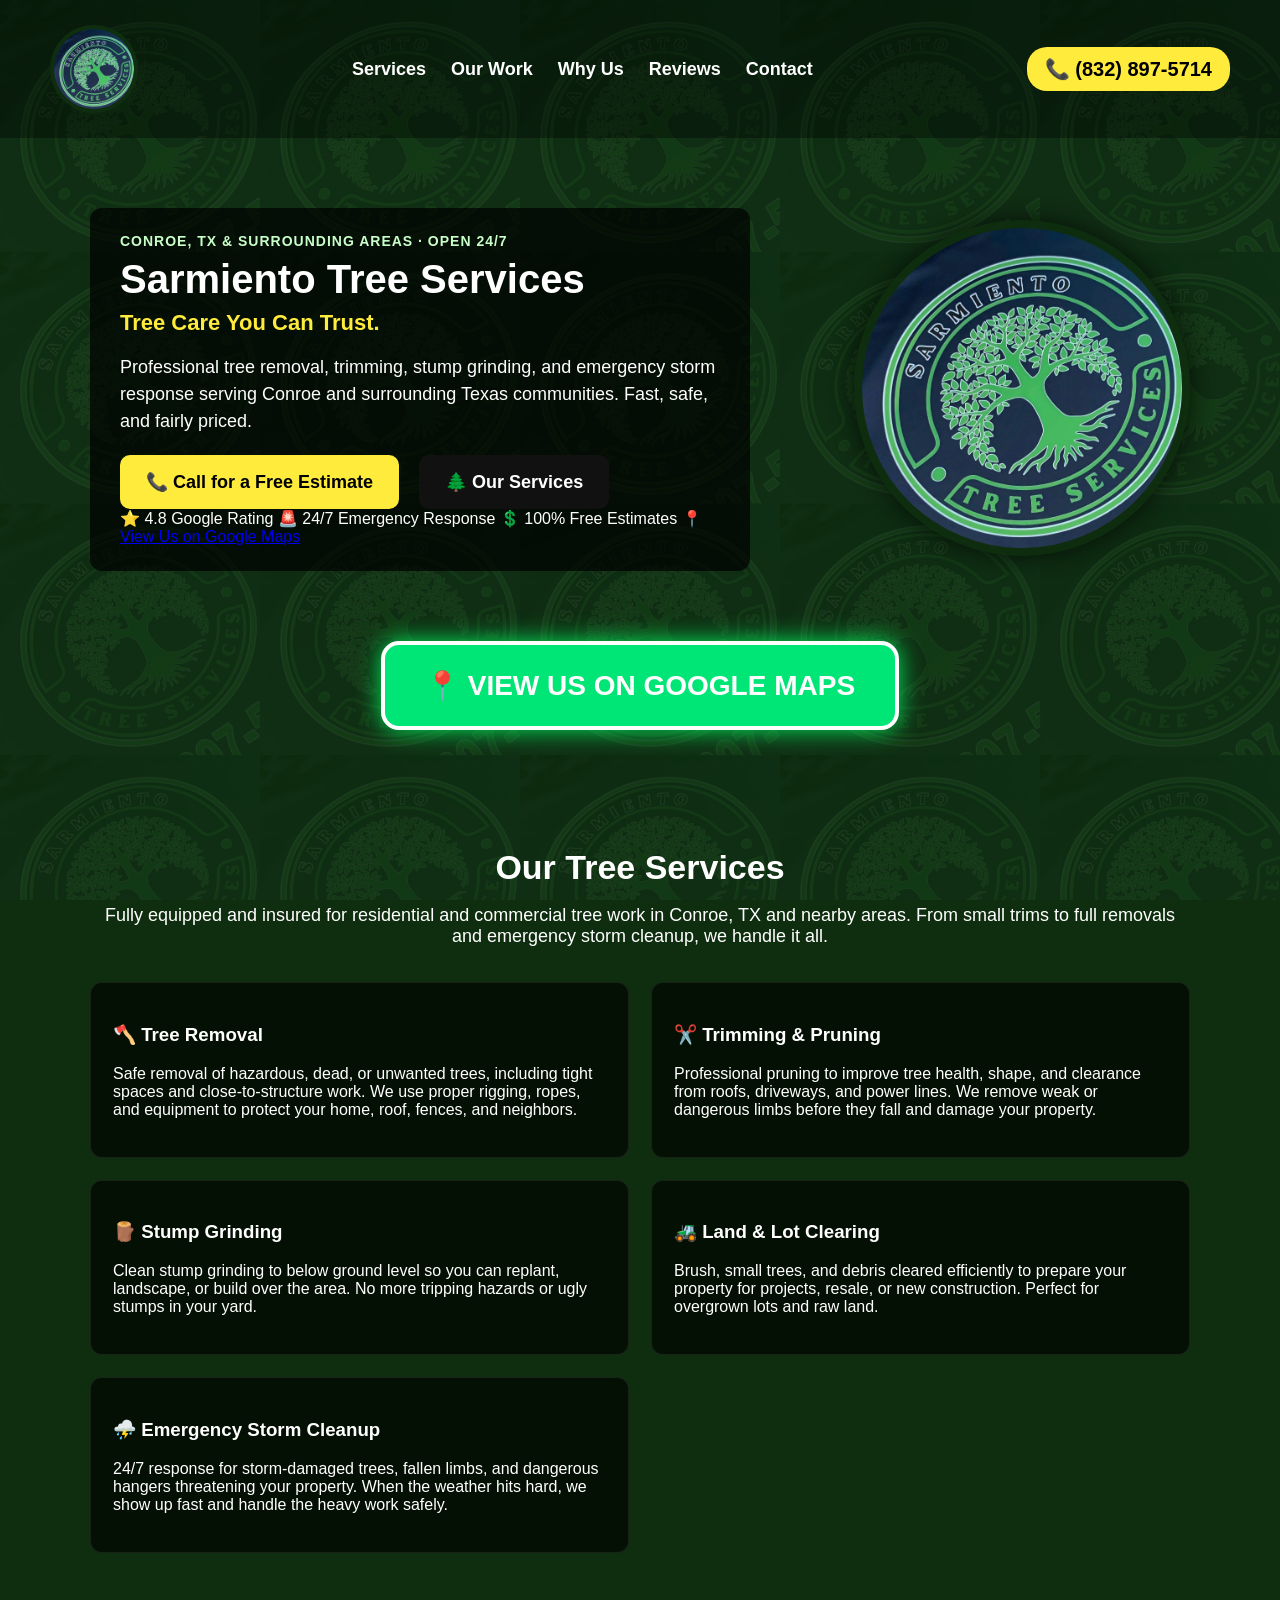
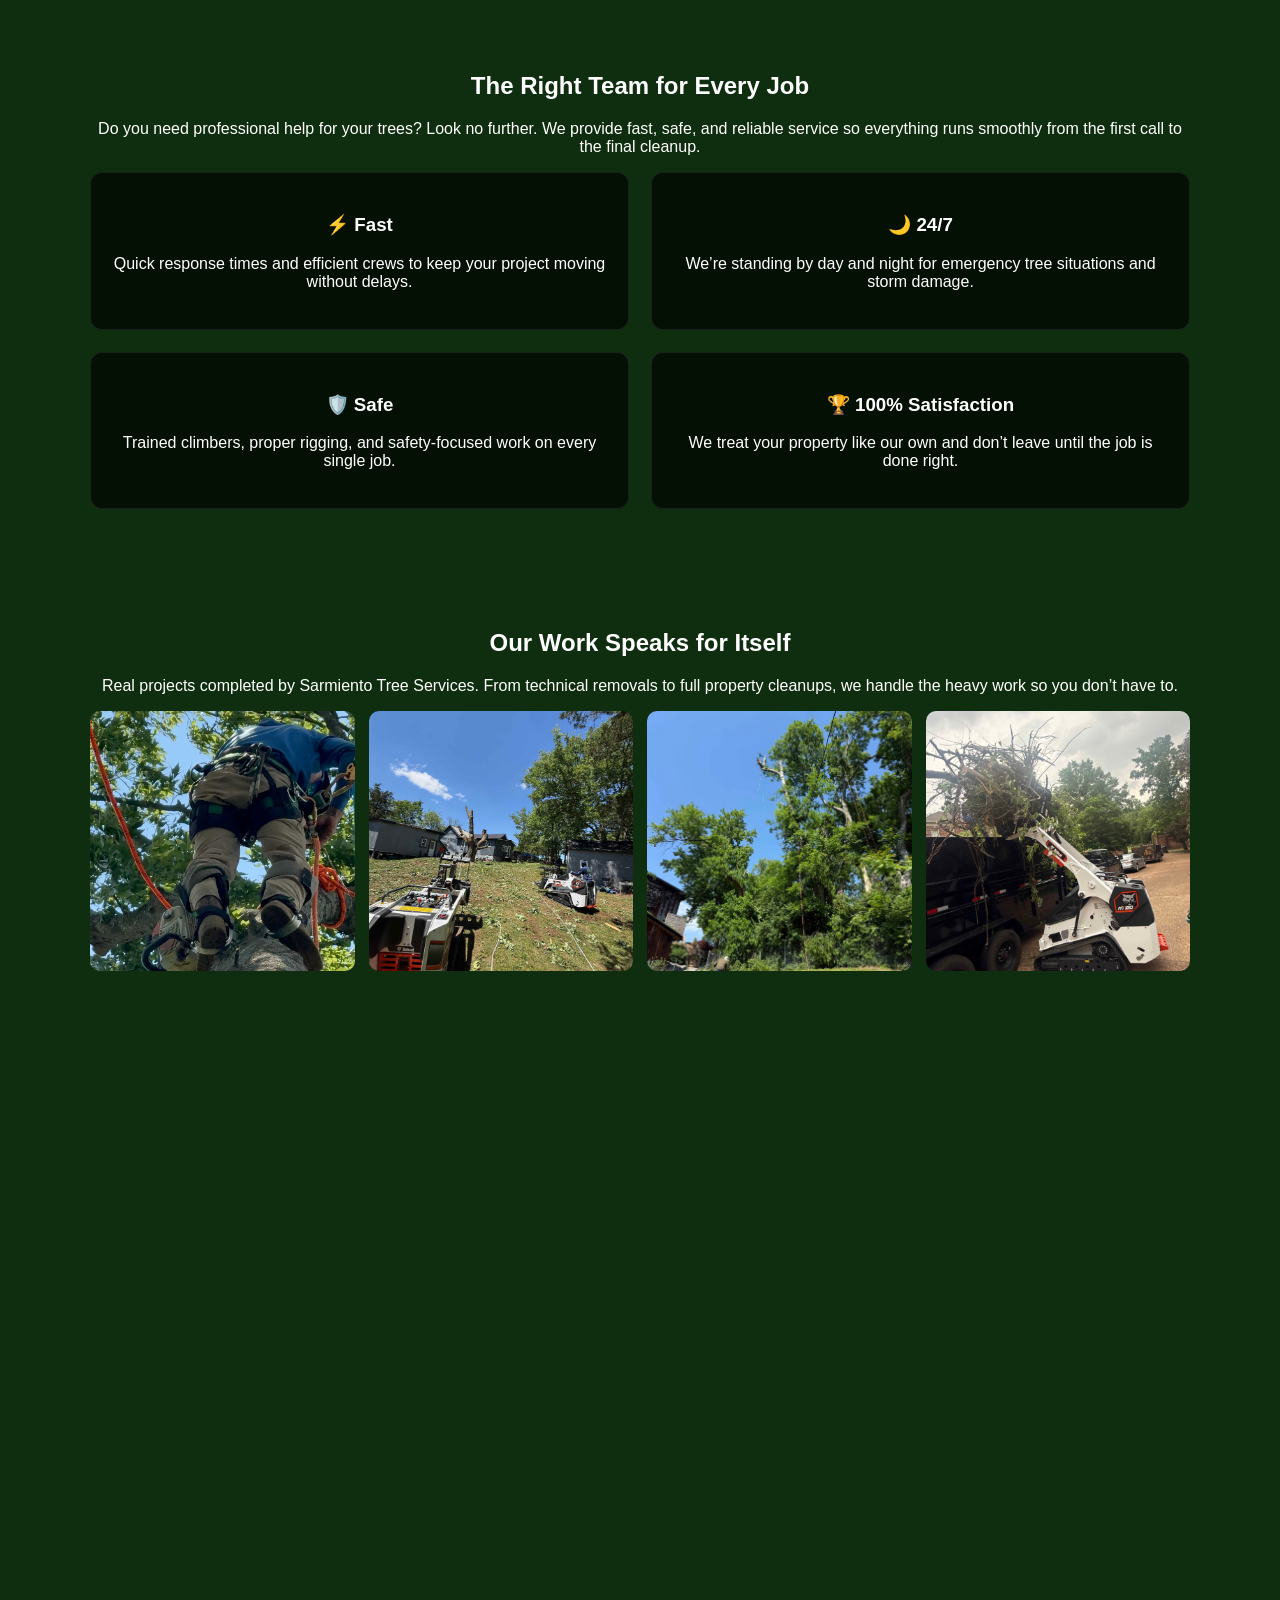
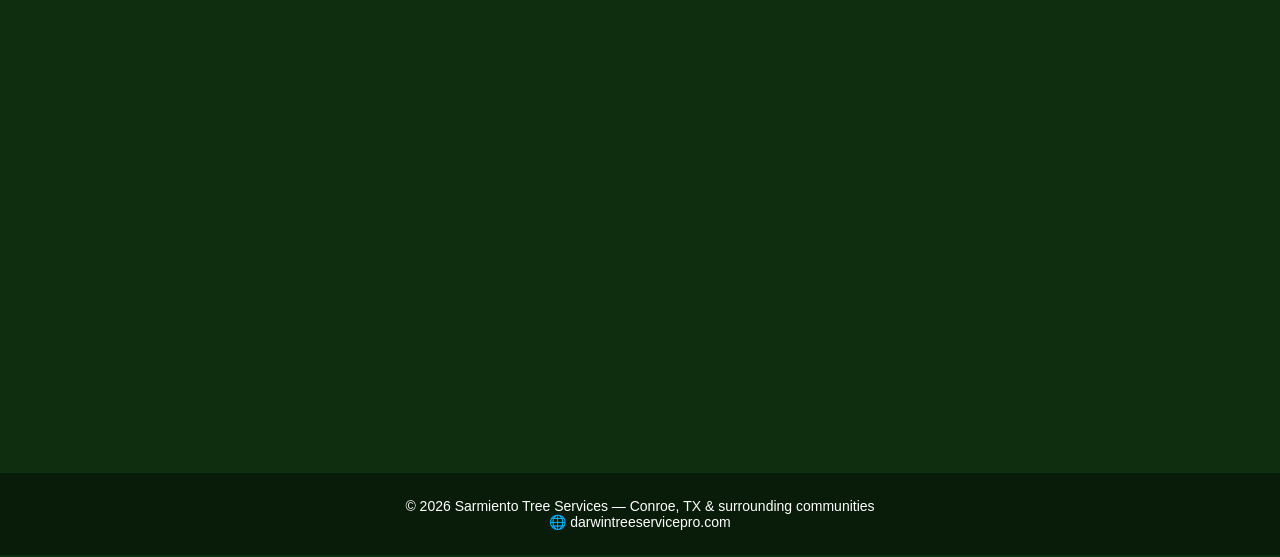
==== index.html @ 1569e85b "First upload" ====
<!DOCTYPE html>
<html lang="en">
<head>
    <meta charset="UTF-8">

    <!-- SEO -->
    <meta name="description" content="Professional tree removal, trimming, stump grinding, land clearing & 24/7 emergency storm cleanup in Conroe, TX. Fast, safe, insured & affordable.">
    <meta name="keywords" content="tree service Conroe TX, tree services near me, tree removal near me, tree trimming near me, stump grinding Conroe, emergency tree service, land clearing Conroe, best tree service Texas">
    <meta name="author" content="Sarmiento Tree Services">

    <meta name="viewport" content="width=device-width, initial-scale=1.0">
    <title>Sarmiento Tree Services | Tree Care You Can Trust 🌳</title>

    <link rel="stylesheet" href="styles.css">
</head>
<body>

    <!-- HEADER -->
    <header>
        <img src="imagenes/logo-sarmiento.png" class="logo-small" alt="Sarmiento Tree Services Logo">

        <nav id="nav-menu">
            <a href="#services">Services</a>
            <a href="#ourwork">Our Work</a>
            <a href="#whyus">Why Us</a>
            <a href="#reviews">Reviews</a>
            <a href="#contact">Contact</a>
        </nav>

        <div class="phone">📞 (832) 897-5714</div>

        <!-- HAMBURGER -->
        <div class="hamburger" id="hamburger">
            <span></span>
            <span></span>
            <span></span>
        </div>
    </header>

    <!-- HERO -->
    <section class="hero">
        <div class="hero-inner">
            <div class="hero-text">
                <h2 class="hero-subtitle">CONROE, TX & SURROUNDING AREAS · OPEN 24/7</h2>
                <h1>Sarmiento Tree Services</h1>
                <h3 class="hero-tagline">Tree Care You Can Trust.</h3>
                <p>
                    Professional tree removal, trimming, stump grinding, and emergency storm response serving Conroe and surrounding Texas communities.  
                    Fast, safe, and fairly priced.
                </p>

                <div class="buttons">
                    <a class="btn-yellow" href="tel:8328975714">📞 Call for a Free Estimate</a>
                    <a class="btn-dark" href="#services">🌲 Our Services</a>
                </div>

                <div class="hero-badges">
                    <span>⭐ 4.8 Google Rating</span>
                    <span>🚨 24/7 Emergency Response</span>
                    <span>💲 100% Free Estimates</span>
                    <span>📍 <a href="https://maps.app.goo.gl/uq47xwCxfmV7JFNs9" target="_blank">View Us on Google Maps</a></span>
                </div>
            </div>

            <div class="hero-logo-wrap">
                <img src="imagenes/logo-sarmiento.png" class="hero-logo" alt="Sarmiento Tree Services Logo Large">
            </div>
        </div>
    </section>

    <!-- GOOGLE MAPS BUTTON -->
    <a href="https://maps.app.goo.gl/uq47xwCxfmV7JFNs9"
       target="_blank"
       class="google-maps-button">
       📍 VIEW US ON GOOGLE MAPS
    </a>

    <!-- OUR TREE SERVICES -->
    <section id="services" class="services">
        <h2>Our Tree Services</h2>
        <p class="subtitle">
            Fully equipped and insured for residential and commercial tree work in Conroe, TX and nearby areas.  
            From small trims to full removals and emergency storm cleanup, we handle it all.
        </p>

        <div class="service-grid">

            <div class="service-box">
                <h3>🪓 Tree Removal</h3>
                <p>
                    Safe removal of hazardous, dead, or unwanted trees, including tight spaces and close-to-structure work.  
                    We use proper rigging, ropes, and equipment to protect your home, roof, fences, and neighbors.
                </p>
            </div>

            <div class="service-box">
                <h3>✂️ Trimming & Pruning</h3>
                <p>
                    Professional pruning to improve tree health, shape, and clearance from roofs, driveways, and power lines.  
                    We remove weak or dangerous limbs before they fall and damage your property.
                </p>
            </div>

            <div class="service-box">
                <h3>🪵 Stump Grinding</h3>
                <p>
                    Clean stump grinding to below ground level so you can replant, landscape, or build over the area.  
                    No more tripping hazards or ugly stumps in your yard.
                </p>
            </div>

            <div class="service-box">
                <h3>🚜 Land & Lot Clearing</h3>
                <p>
                    Brush, small trees, and debris cleared efficiently to prepare your property for projects, resale, or new construction.  
                    Perfect for overgrown lots and raw land.
                </p>
            </div>

            <div class="service-box">
                <h3>⛈️ Emergency Storm Cleanup</h3>
                <p>
                    24/7 response for storm-damaged trees, fallen limbs, and dangerous hangers threatening your property.  
                    When the weather hits hard, we show up fast and handle the heavy work safely.
                </p>
            </div>

        </div>
    </section>

    <!-- WHY US -->
    <section id="whyus" class="whyus">
        <h2>The Right Team for Every Job</h2>
        <p>
            Do you need professional help for your trees? Look no further.  
            We provide fast, safe, and reliable service so everything runs smoothly from the first call to the final cleanup.
        </p>

        <div class="why-grid">
            <div class="why-box">
                <h3>⚡ Fast</h3>
                <p>Quick response times and efficient crews to keep your project moving without delays.</p>
            </div>
            <div class="why-box">
                <h3>🌙 24/7</h3>
                <p>We’re standing by day and night for emergency tree situations and storm damage.</p>
            </div>
            <div class="why-box">
                <h3>🛡️ Safe</h3>
                <p>Trained climbers, proper rigging, and safety-focused work on every single job.</p>
            </div>
            <div class="why-box">
                <h3>🏆 100% Satisfaction</h3>
                <p>We treat your property like our own and don’t leave until the job is done right.</p>
            </div>
        </div>
    </section>

    <!-- OUR WORK (CORREGIDO) -->
    <section id="ourwork" class="our-work">
        <h2>Our Work Speaks for Itself</h2>
        <p>
            Real projects completed by Sarmiento Tree Services.  
            From technical removals to full property cleanups, we handle the heavy work so you don’t have to.
        </p>

        <div class="gallery">
            <img class="work-img" src="imagenes/work1.jpg" alt="Tree climber at work">
            <img class="work-img" src="imagenes/work2.jpg" alt="Yard with cut branches and equipment">
            <img class="work-img" src="imagenes/work3.jpg" alt="Partially trimmed tree">
            <img class="work-img" src="imagenes/work4.jpg" alt="Loader lifting branches into truck">
        </div>
    </section>

    <!-- REVIEWS -->
    <section id="reviews" class="reviews">
        <h2>What Our Customers Say</h2>
        <p>Homeowners and businesses trust Sarmiento Tree Services for safe, professional, and honest work.</p>

        <div class="review-grid">

            <div class="review-box">
                <p>“They removed a dangerous tree next to my house. Fast, careful, and very professional.”</p>
                <h4>— Maria G.</h4>
                <div class="stars">⭐⭐⭐⭐⭐</div>
            </div>

            <div class="review-box">
                <p>“Great communication, fair pricing, and clean work. I recommend them to all my neighbors.”</p>
                <h4>— James R.</h4>
                <div class="stars">⭐⭐⭐⭐⭐</div>
            </div>

            <div class="review-box">
                <p>“They showed up during a storm at 3 A.M. and saved my roof. True professionals.”</p>
                <h4>— Carlos M.</h4>
                <div class="stars">⭐⭐⭐⭐⭐</div>
            </div>

            <div class="review-box">
                <p>“Very skilled climbers. They handled a huge oak safely and left everything spotless.”</p>
                <h4>— Ashley T.</h4>
                <div class="stars">⭐⭐⭐⭐⭐</div>
            </div>

        </div>

        <div class="standing-by">
            <h3>We’re Standing By</h3>
            <p>
                Call us for a fast, free estimate. Whether it’s a small trim or an emergency at 3 A.M.,  
                we answer and we show up.
            </p>
            <div class="standing-buttons">
                <a href="tel:8328975714" class="btn-yellow big-btn">📞 (832) 897-5714</a>
                <a href="#contact" class="btn-purple">📧 Email Us</a>
            </div>
            <div class="standing-tags">
                <span>✅ Open 24/7 in Conroe, TX</span>
                <span>✅ Free Estimates</span>
                <span>📍 <a href="https://maps.app.goo.gl/uq47xwCxfmV7JFNs9" target="_blank">View Us on Google Maps</a></span>
            </div>
        </div>
    </section>

    <!-- CONTACT -->
    <section id="contact" class="contact-section">
        <h2>Contact & Service Area</h2>
        <p>
            Serving Conroe, TX and surrounding communities with reliable, professional tree care.  
            Call, email, or send a quick message below.
        </p>

        <div class="contact-layout">
            <div class="contact-info">
                <p><strong>📞 Phone:</strong> (832) 897-5714</p>
                <p><strong>📧 Email:</strong> orbinsarmiento@icloud.com</p>
                <p><strong>📍 Service Area:</strong> Conroe, TX & surrounding communities</p>
                <p><strong>⏰ Hours:</strong> Open 24/7 for emergency tree service</p>
                <p><strong>📍 Google Maps:</strong> <a href="https://maps.app.goo.gl/uq47xwCxfmV7JFNs9" target="_blank">View location & reviews</a></p>
            </div>

            <form action="https://formsubmit.co/orbinsarmiento@icloud.com" method="POST" class="contact-form">
                <input type="hidden" name="_captcha" value="false">

                <input type="text" name="name" placeholder="Name" required>
                <input type="text" name="phone" placeholder="Phone" required>
                <textarea name="message" placeholder="How can we help?" required></textarea>

                <button type="submit" class="btn-submit">📨 Send Request (Quick)</button>
            </form>
        </div>

        <p class="fastest-text">
            For the fastest response, please call or text <strong>(832) 897-5714</strong>.
        </p>
    </section>

    <!-- FOOTER -->
    <footer>
        © 2026 Sarmiento Tree Services — Conroe, TX & surrounding communities  
        <br>🌐 darwintreeservicepro.com
    </footer>

    <script src="script.js"></script>
</body>
</html>
---- styles.css ----
/* GLOBAL */
html {
    scroll-behavior: smooth;
}

body {
    margin: 0;
    font-family: Arial, sans-serif;
    background: #0f2e0f;
    color: white;
    overflow-x: hidden;
    animation: pageFadeIn 0.8s ease-out;
}

/* PAGE FADE-IN */
@keyframes pageFadeIn {
    from { opacity: 0; transform: translateY(10px); }
    to   { opacity: 1; transform: translateY(0); }
}

/* BACKGROUND LOGO PATTERN */
body::before {
    content: "";
    position: fixed;
    inset: 0;
    background-image: url("imagenes/logo-sarmiento.png");
    background-size: 260px;
    background-repeat: repeat;
    opacity: 0.08;
    z-index: -1;
}

/* HEADER */
header {
    display: flex;
    justify-content: space-between;
    align-items: center;
    padding: 25px 50px;
    background: rgba(0,0,0,0.35);
    position: sticky;
    top: 0;
    z-index: 1000;
}

/* LOGO ROUND */
.logo-small {
    width: 80px;
    height: 80px;
    border-radius: 50%;
    object-fit: cover;
    background: #0f2e0f;
    padding: 4px;
}

/* NAV */
nav {
    display: flex;
    gap: 25px;
}

nav a {
    color: white;
    font-size: 18px;
    text-decoration: none;
    font-weight: bold;
}

nav a.active-link {
    border-bottom: 2px solid #00e676;
}

/* PHONE */
.phone {
    font-size: 20px;
    font-weight: bold;
    background: #ffeb3b;
    padding: 10px 18px;
    border-radius: 20px;
    color: black;
}

/* HAMBURGER */
.hamburger {
    display: none;
    flex-direction: column;
    gap: 6px;
    cursor: pointer;
}

.hamburger span {
    width: 28px;
    height: 3px;
    background: white;
    border-radius: 5px;
    transition: 0.3s ease;
}

.hamburger.open span:nth-child(1) {
    transform: translateY(9px) rotate(45deg);
}

.hamburger.open span:nth-child(2) {
    opacity: 0;
}

.hamburger.open span:nth-child(3) {
    transform: translateY(-9px) rotate(-45deg);
}

/* MOBILE NAV */
#nav-menu.mobile-active {
    position: absolute;
    top: 90px;
    right: 0;
    background: rgba(0,0,0,0.95);
    width: 100%;
    padding: 20px 0;
    display: flex;
    flex-direction: column;
    text-align: center;
    gap: 20px;
}

/* HERO */
.hero {
    padding: 70px 40px 40px;
}

.hero-inner {
    max-width: 1100px;
    margin: auto;
    display: flex;
    justify-content: space-between;
    align-items: center;
    gap: 40px;
}

.hero-text {
    max-width: 600px;
    background: rgba(0,0,0,0.7);
    padding: 25px 30px;
    border-radius: 12px;
}

.hero-subtitle {
    font-size: 14px;
    letter-spacing: 1px;
    text-transform: uppercase;
    color: #c8ffc8;
    margin: 0 0 8px;
}

.hero-text h1 {
    font-size: 40px;
    font-weight: 900;
    margin: 0;
}

.hero-tagline {
    font-size: 22px;
    margin: 8px 0 15px;
    color: #ffeb3b;
}

.hero-text p {
    font-size: 18px;
    line-height: 1.5;
}

/* HERO LOGO ROUND */
.hero-logo {
    width: 320px;
    height: 320px;
    border-radius: 50%;
    object-fit: cover;
    opacity: 0.95;
    background: #0f2e0f;
    padding: 8px;
    box-shadow: 0 0 25px rgba(0,0,0,0.7);
}

/* BUTTONS */
.buttons {
    display: flex;
    gap: 20px;
    margin-top: 20px;
    flex-wrap: wrap;
}

.btn-yellow {
    background: #ffeb3b;
    color: black;
    padding: 16px 26px;
    border-radius: 10px;
    font-size: 18px;
    font-weight: bold;
    text-decoration: none;
}

.btn-dark {
    background: #111;
    color: white;
    padding: 16px 26px;
    border-radius: 10px;
    font-size: 18px;
    font-weight: bold;
    text-decoration: none;
}

/* GOOGLE MAPS BUTTON */
.google-maps-button {
    display: block;
    background: #00e676;
    color: #ffffff;
    font-size: 28px;
    font-weight: 900;
    padding: 24px 40px;
    border-radius: 18px;
    border: 4px solid #ffffff;
    text-decoration: none;
    box-shadow: 0px 0px 25px rgba(0, 255, 100, 0.9);
    width: fit-content;
    margin: 30px auto 50px;
    animation: pulse 1.4s infinite;
}

.google-maps-button:hover {
    transform: scale(1.08);
}

@keyframes pulse {
    0% { transform: scale(1); }
    50% { transform: scale(1.05); }
    100% { transform: scale(1); }
}

/* SECTIONS GENERAL */
section {
    max-width: 1100px;
    margin: auto;
}

/* SERVICES */
.services {
    padding: 40px 20px 60px;
    text-align: center;
}

.services h2 {
    font-size: 34px;
    margin-bottom: 10px;
}

.services .subtitle {
    font-size: 18px;
    margin-bottom: 35px;
}

.service-grid {
    display: grid;
    grid-template-columns: repeat(2, 1fr);
    gap: 22px;
}

.service-box {
    background: rgba(0,0,0,0.65);
    padding: 22px;
    border-radius: 12px;
    text-align: left;
    border: 1px solid rgba(255,255,255,0.08);
}

/* WHY US */
.whyus {
    padding: 40px 20px 60px;
    text-align: center;
}

.why-grid {
    display: grid;
    grid-template-columns: repeat(2, 1fr);
    gap: 22px;
}

.why-box {
    background: rgba(0,0,0,0.65);
    padding: 22px;
    border-radius: 12px;
    border: 1px solid rgba(255,255,255,0.08);
}

/* OUR WORK */
.our-work {
    padding: 40px 20px 60px;
    text-align: center;
}

/* FIX PARA QUE LAS FOTOS SE VEAN */
.gallery {
    display: grid;
    grid-template-columns: repeat(4, 1fr);
    gap: 14px;
    position: relative;
    z-index: 10;
}

.gallery img,
.work-img {
    position: relative !important;
    z-index: 10 !important;
    opacity: 1 !important;
}

/* MOVIMIENTO EN FOTOS */
.work-img {
    width: 100%;
    height: 260px;
    object-fit: cover;
    border-radius: 10px;
    display: block;
    transition: transform 0.4s ease, box-shadow 0.4s ease;
}

.work-img:hover {
    transform: scale(1.06);
    box-shadow: 0 0 20px rgba(0,0,0,0.7);
}

/* REVIEWS */
.reviews {
    padding: 40px 20px 60px;
    text-align: center;
}

.review-grid {
    display: grid;
    grid-template-columns: repeat(4, 1fr);
    gap: 18px;
}

.review-box {
    background: rgba(0,0,0,0.65);
    padding: 20px;
    border-radius: 12px;
    border: 1px solid rgba(255,255,255,0.08);
}

/* CONTACT */
.contact-section {
    padding: 40px 20px 60px;
    text-align: center;
}

.contact-layout {
    display: grid;
    grid-template-columns: 1.1fr 1fr;
    gap: 30px;
}

.contact-form input,
.contact-form textarea {
    width: 100%;
    padding: 14px;
    border-radius: 10px;
    border: none;
    font-size: 16px;
}

.btn-submit {
    background: #ffeb3b;
    color: black;
    padding: 16px;
    font-size: 18px;
    font-weight: bold;
    border-radius: 12px;
    border: none;
    cursor: pointer;
}

/* FOOTER */
footer {
    text-align: center;
    padding: 25px;
    background: rgba(0,0,0,0.4);
    margin-top: 30px;
    font-size: 14px;
}

/* SCROLL REVEAL */
section,
.work-img,
.service-box,
.why-box,
.review-box,
.contact-layout,
.standing-by {
    opacity: 0;
    transform: translateY(20px);
    transition: opacity 0.6s ease, transform 0.6s ease;
}

.visible {
    opacity: 1;
    transform: translateY(0);
}

/* RESPONSIVE */
@media (max-width: 1000px) {
    .gallery {
        grid-template-columns: repeat(2, 1fr);
    }

    .review-grid {
        grid-template-columns: repeat(2, 1fr);
    }

    .contact-layout {
        grid-template-columns: 1fr;
    }
}

@media (max-width: 800px) {
    nav {
        display: none;
    }

    .hamburger {
        display: flex;
    }

    .hero-inner {
        flex-direction: column;
        text-align: center;
    }

    .hero-logo {
        width: 260px;
        height: 260px;
    }

    .service-grid,
    .why-grid {
        grid-template-columns: 1fr;
    }
}

@media (max-width: 600px) {
    .gallery {
        grid-template-columns: 1fr;
    }

    .review-grid {
        grid-template-columns: 1fr;
    }

    header {
        padding: 18px 16px;
    }

    .hero {
        padding: 50px 16px 30px;
    }
}
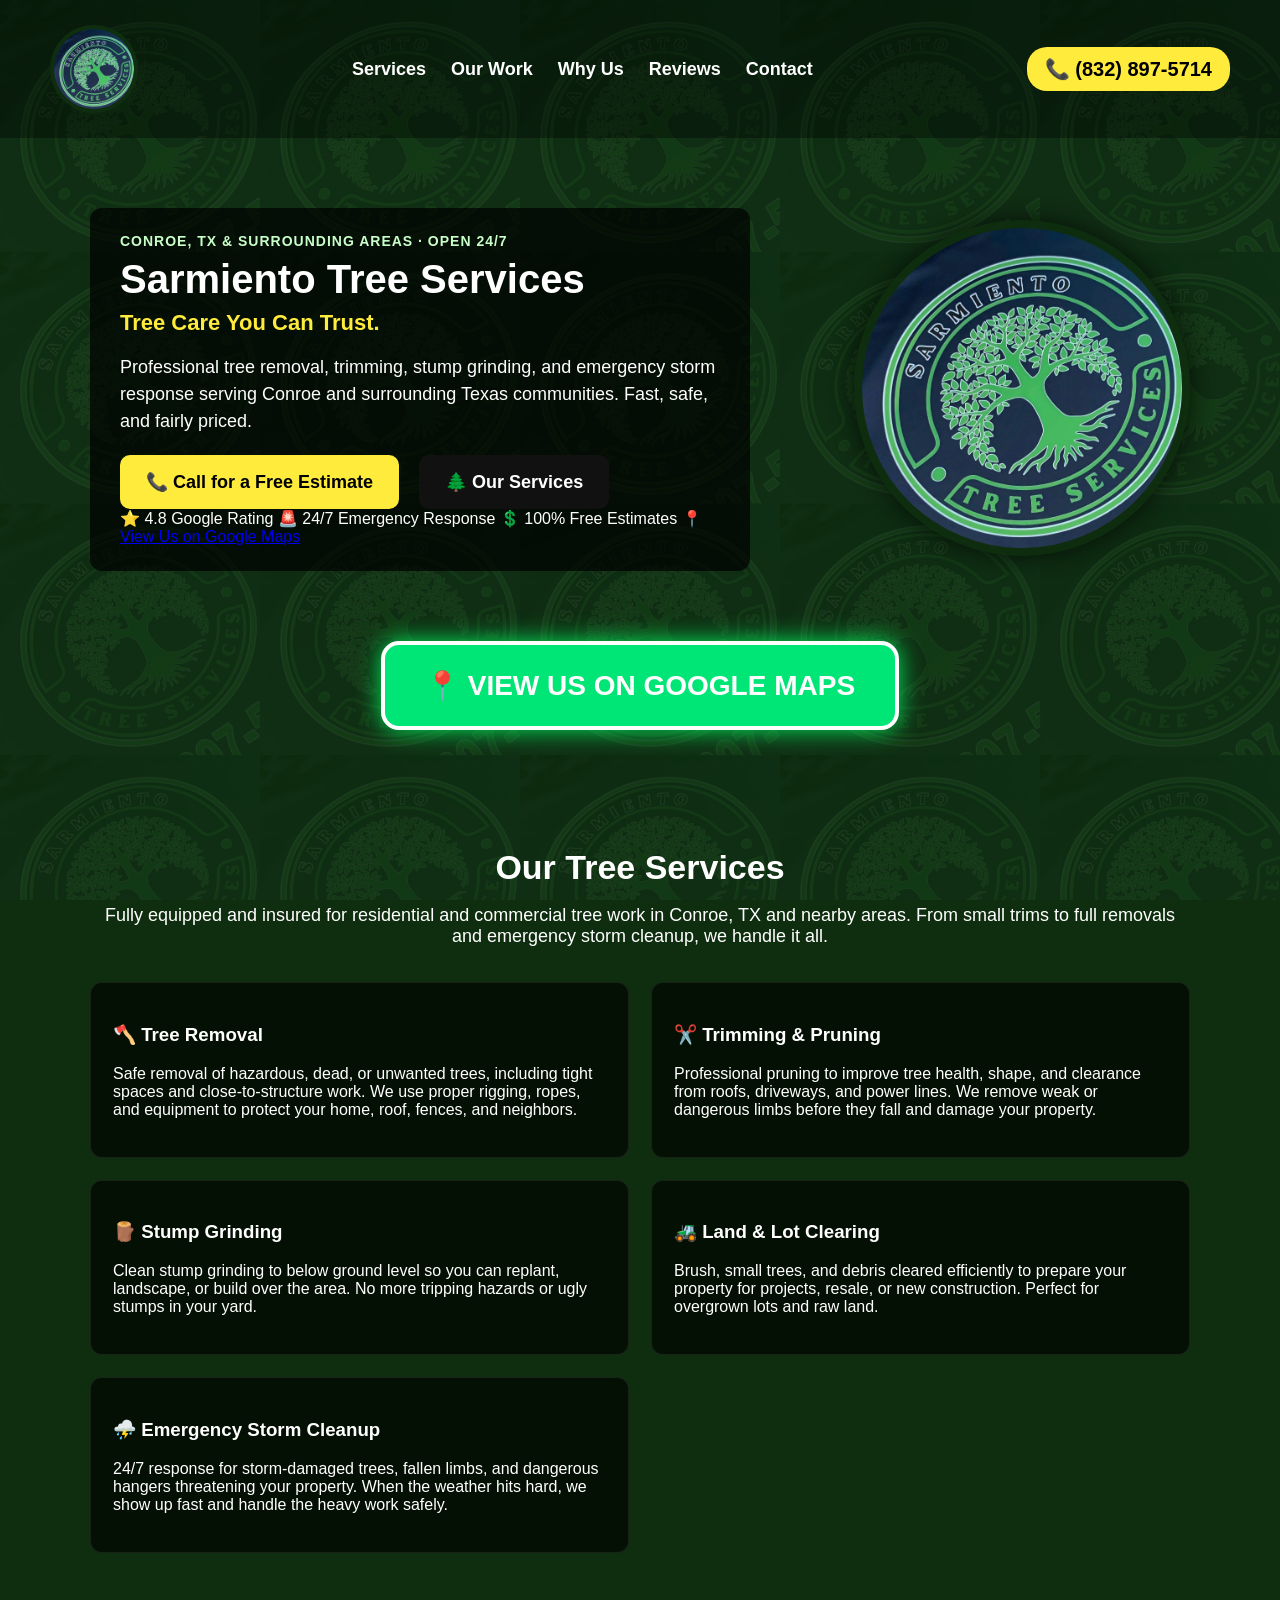
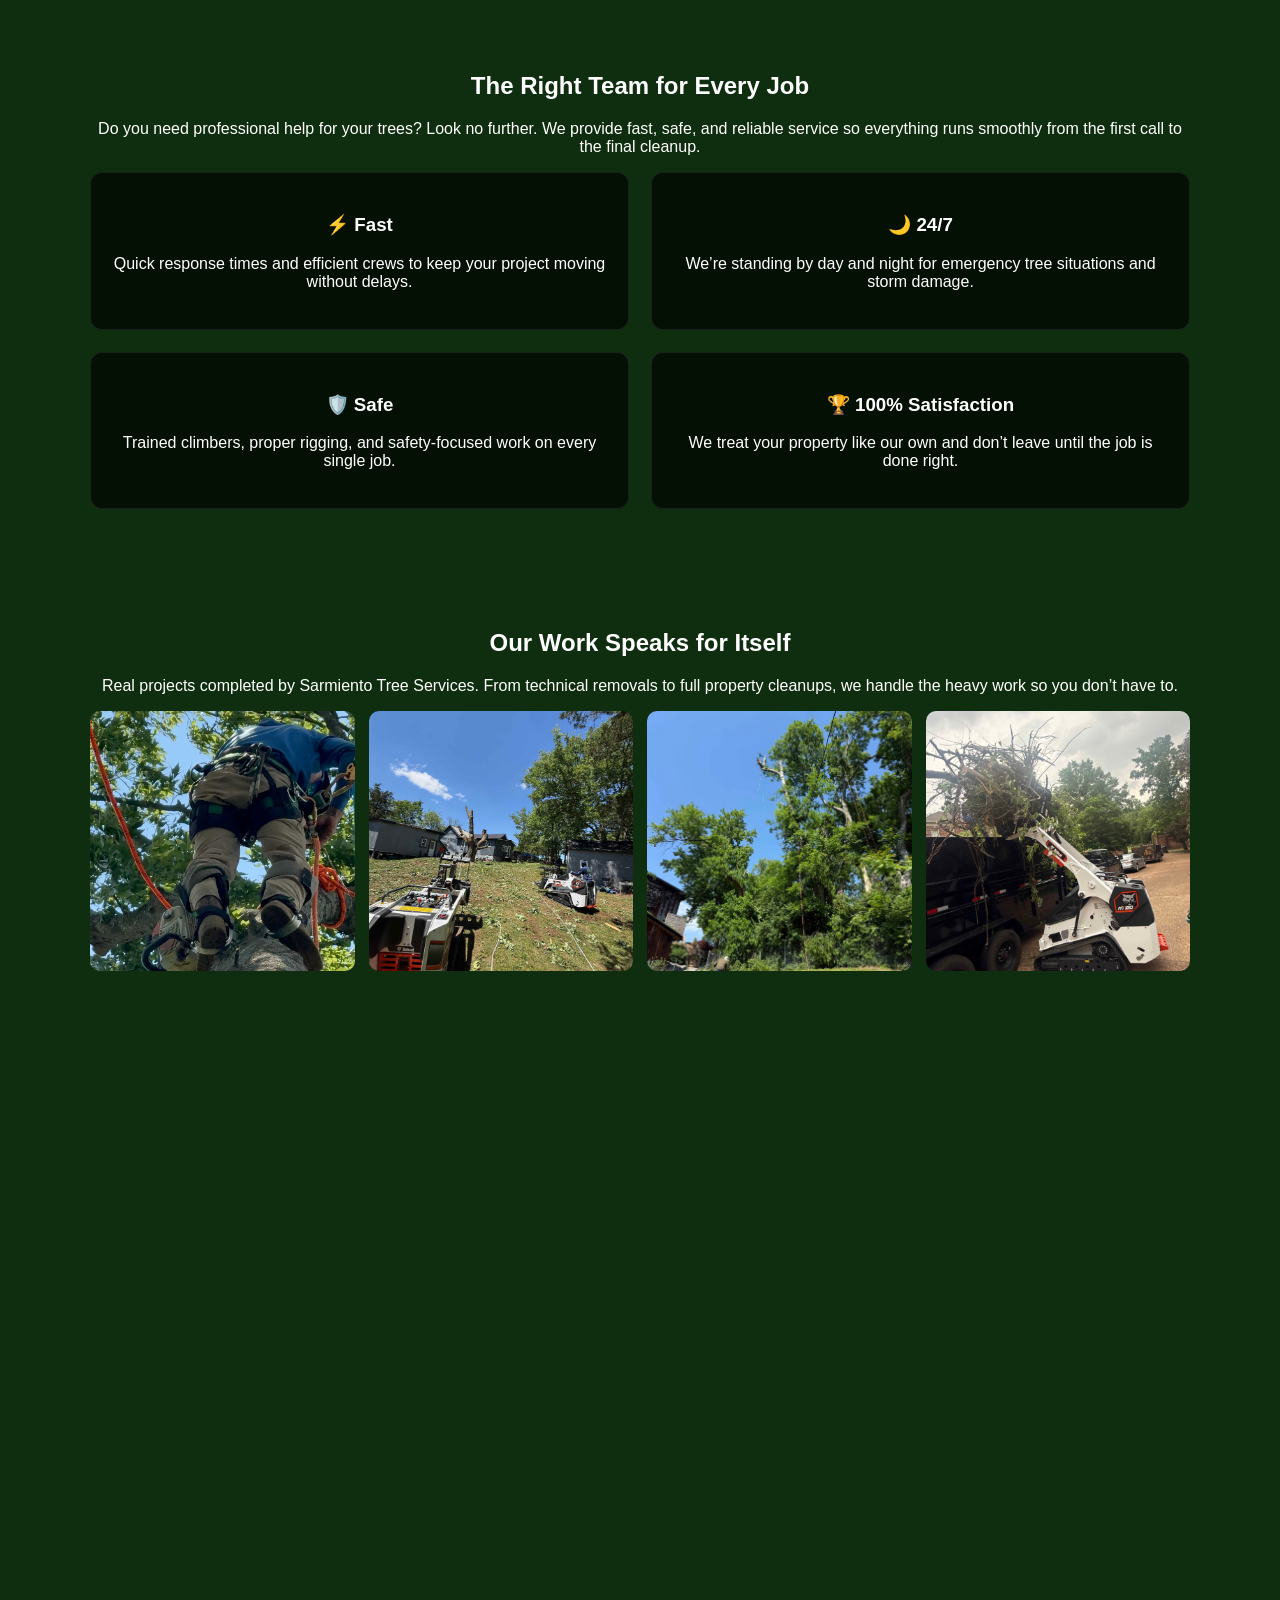
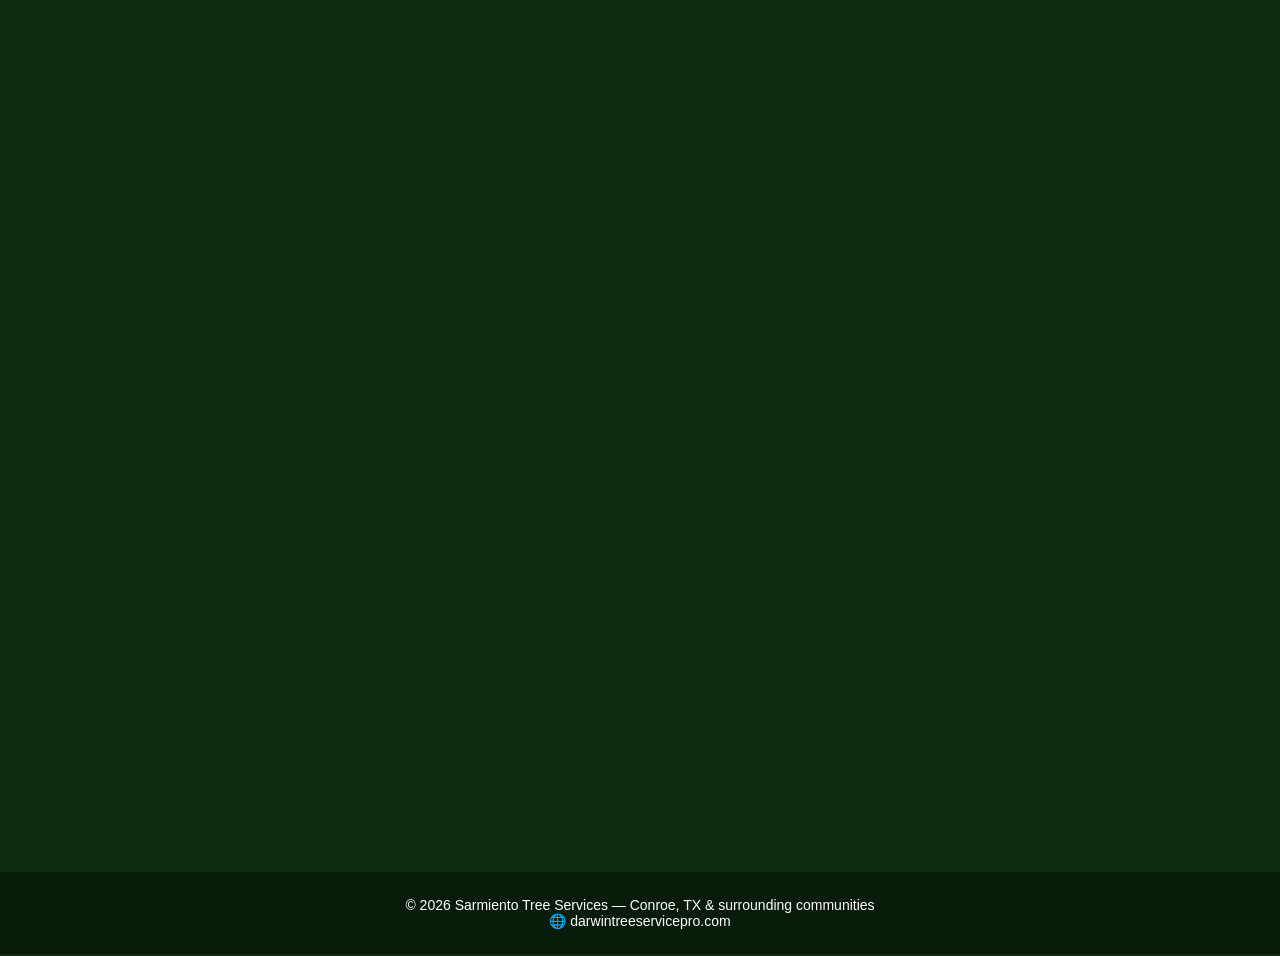
==== commit 8b3f5a0c: "new1" ====
--- a/index.html
+++ b/index.html
@@ -2,17 +2,77 @@
 <!DOCTYPE html>
 <html lang="en">
 <head>
-    <meta charset="UTF-8">
-
-    <!-- SEO -->
-    <meta name="description" content="Professional tree removal, trimming, stump grinding, land clearing & 24/7 emergency storm cleanup in Conroe, TX. Fast, safe, insured & affordable.">
-    <meta name="keywords" content="tree service Conroe TX, tree services near me, tree removal near me, tree trimming near me, stump grinding Conroe, emergency tree service, land clearing Conroe, best tree service Texas">
-    <meta name="author" content="Sarmiento Tree Services">
-
-    <meta name="viewport" content="width=device-width, initial-scale=1.0">
-    <title>Sarmiento Tree Services | Tree Care You Can Trust 🌳</title>
-
-    <link rel="stylesheet" href="styles.css">
+  <meta charset="UTF-8" />
+  <meta name="viewport" content="width=device-width, initial-scale=1.0" />
+
+  <!-- TITLE (CTR Optimized) -->
+  <title>Darwin Tree Service Pro | #1 Tree Removal & Trimming in Conroe TX</title>
+
+  <!-- SEO DESCRIPTION (Google Snippet Optimized) -->
+  <meta name="description" content="Top-rated tree removal, trimming, stump grinding & emergency storm cleanup in Conroe TX. Fast, insured, affordable. Call now for a free estimate. Open 24/7." />
+
+  <!-- SEO KEYWORDS (Local SEO Boost) -->
+  <meta name="keywords" content="tree service Conroe TX, tree removal Conroe, emergency tree service Conroe, stump grinding Conroe TX, tree trimming Conroe, land clearing Conroe, arborist Conroe TX" />
+
+  <!-- Canonical URL -->
+  <link rel="canonical" href="https://www.darwintreeservicepro.com/" />
+
+  <!-- Open Graph (Facebook, Instagram, WhatsApp) -->
+  <meta property="og:title" content="Darwin Tree Service Pro | Trusted Tree Experts in Conroe TX" />
+  <meta property="og:description" content="Professional tree removal & trimming. Fast, insured, affordable. Free estimates. Open 24/7." />
+  <meta property="og:url" content="https://www.darwintreeservicepro.com/" />
+  <meta property="og:type" content="website" />
+  <meta property="og:image" content="https://www.darwintreeservicepro.com/imagenes/logo-sarmiento.png" />
+
+  <!-- Twitter Card -->
+  <meta name="twitter:card" content="summary_large_image" />
+  <meta name="twitter:title" content="Darwin Tree Service Pro | Tree Removal & Trimming" />
+  <meta name="twitter:description" content="Top-rated tree services in Conroe TX. Free estimates. Open 24/7." />
+  <meta name="twitter:image" content="https://www.darwintreeservicepro.com/imagenes/logo-sarmiento.png" />
+
+  <!-- JSON-LD Local Business (Google Maps + Local Pack Boost) -->
+  <script type="application/ld+json">
+  {
+    "@context": "https://schema.org",
+    "@type": "TreeService",
+    "name": "Darwin Tree Service Pro",
+    "image": "https://www.darwintreeservicepro.com/imagenes/logo-sarmiento.png",
+    "url": "https://www.darwintreeservicepro.com/",
+    "telephone": "+18328975714",
+    "address": {
+      "@type": "PostalAddress",
+      "addressLocality": "Conroe",
+      "addressRegion": "TX",
+      "addressCountry": "US"
+    },
+    "geo": {
+      "@type": "GeoCoordinates",
+      "latitude": "30.3161",
+      "longitude": "-95.4580"
+    },
+    "openingHours": "Mo-Su 00:00-23:59",
+    "priceRange": "$$",
+    "description": "Professional tree removal, trimming, stump grinding, and emergency storm services in Conroe TX.",
+    "areaServed": [
+      "Conroe TX",
+      "Willis TX",
+      "The Woodlands TX",
+      "Spring TX",
+      "Montgomery TX"
+    ],
+    "serviceType": [
+      "Tree Removal",
+      "Tree Trimming",
+      "Stump Grinding",
+      "Emergency Tree Service",
+      "Land Clearing"
+    ]
+  }
+  </script>
+
+  <!-- Stylesheet -->
+  <link rel="stylesheet" href="styles.css" />
+<link rel="manifest" href="manifest.json">
 </head>
 <body>
 
@@ -165,13 +225,26 @@
             From technical removals to full property cleanups, we handle the heavy work so you don’t have to.
         </p>
 
-        <div class="gallery">
-            <img class="work-img" src="imagenes/work1.jpg" alt="Tree climber at work">
-            <img class="work-img" src="imagenes/work2.jpg" alt="Yard with cut branches and equipment">
-            <img class="work-img" src="imagenes/work3.jpg" alt="Partially trimmed tree">
-            <img class="work-img" src="imagenes/work4.jpg" alt="Loader lifting branches into truck">
-        </div>
-    </section>
+      <div class="gallery">
+    <img class="work-img" src="imagenes/tree-removal-conroe.jpg" 
+         alt="Tree removal service in Conroe TX">
+
+    <img class="work-img" src="imagenes/tree-service-crew-conroe.jpg" 
+         alt="Professional tree service crew in Conroe Texas">
+
+    <img class="work-img" src="imagenes/tree-trimming-conroe.jpg" 
+         alt="Tree trimming and pruning in Conroe TX">
+
+    <img class="work-img" src="imagenes/stump-grinding-conroe.jpg" 
+         alt="Stump grinding and land clearing service Conroe TX">
+</div>
+</section>
+
+<section id="areas">
+  <h2>Areas We Serve</h2>
+  <p>We proudly serve Conroe TX, Willis TX, The Woodlands TX, Spring TX, Montgomery TX, and surrounding communities.</p>
+</section>
+
 
     <!-- REVIEWS -->
     <section id="reviews" class="reviews">
@@ -223,7 +296,18 @@
             </div>
         </div>
     </section>
-
+<section id="faq">
+  <h2>Frequently Asked Questions</h2>
+
+  <h3>How much does tree removal cost in Conroe TX?</h3>
+  <p>Prices vary depending on tree size and location. Call us for a free estimate.</p>
+
+  <h3>Do you offer emergency tree service?</h3>
+  <p>Yes, we provide 24/7 emergency tree service in Conroe and nearby areas.</p>
+
+  <h3>Are you insured?</h3>
+  <p>Yes, we are fully insured for your protection.</p>
+</section>
     <!-- CONTACT -->
     <section id="contact" class="contact-section">
         <h2>Contact & Service Area</h2>
@@ -264,6 +348,12 @@
     </footer>
 
     <script src="script.js"></script>
+<script>
+if ("serviceWorker" in navigator) {
+  navigator.serviceWorker.register("/service-worker.js");
+}
+</script>
+
 </body>
 </html>
 
